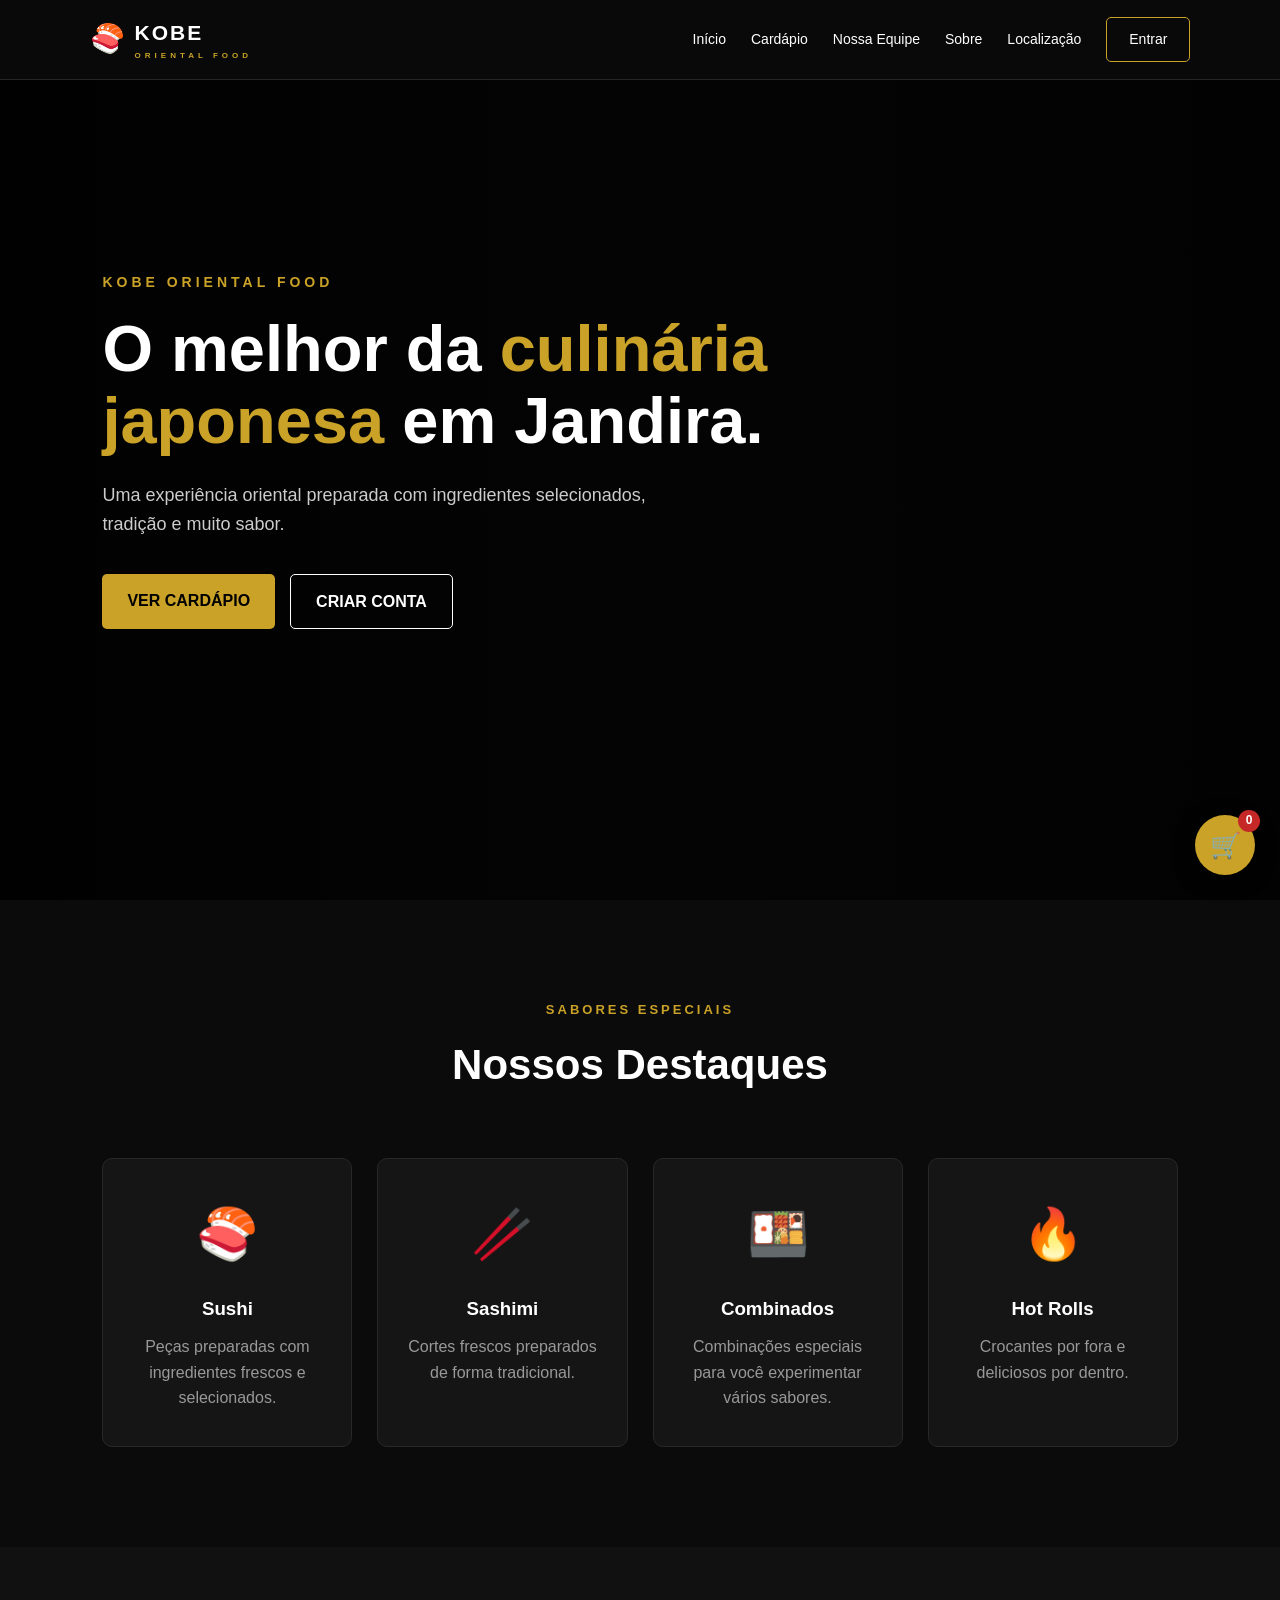
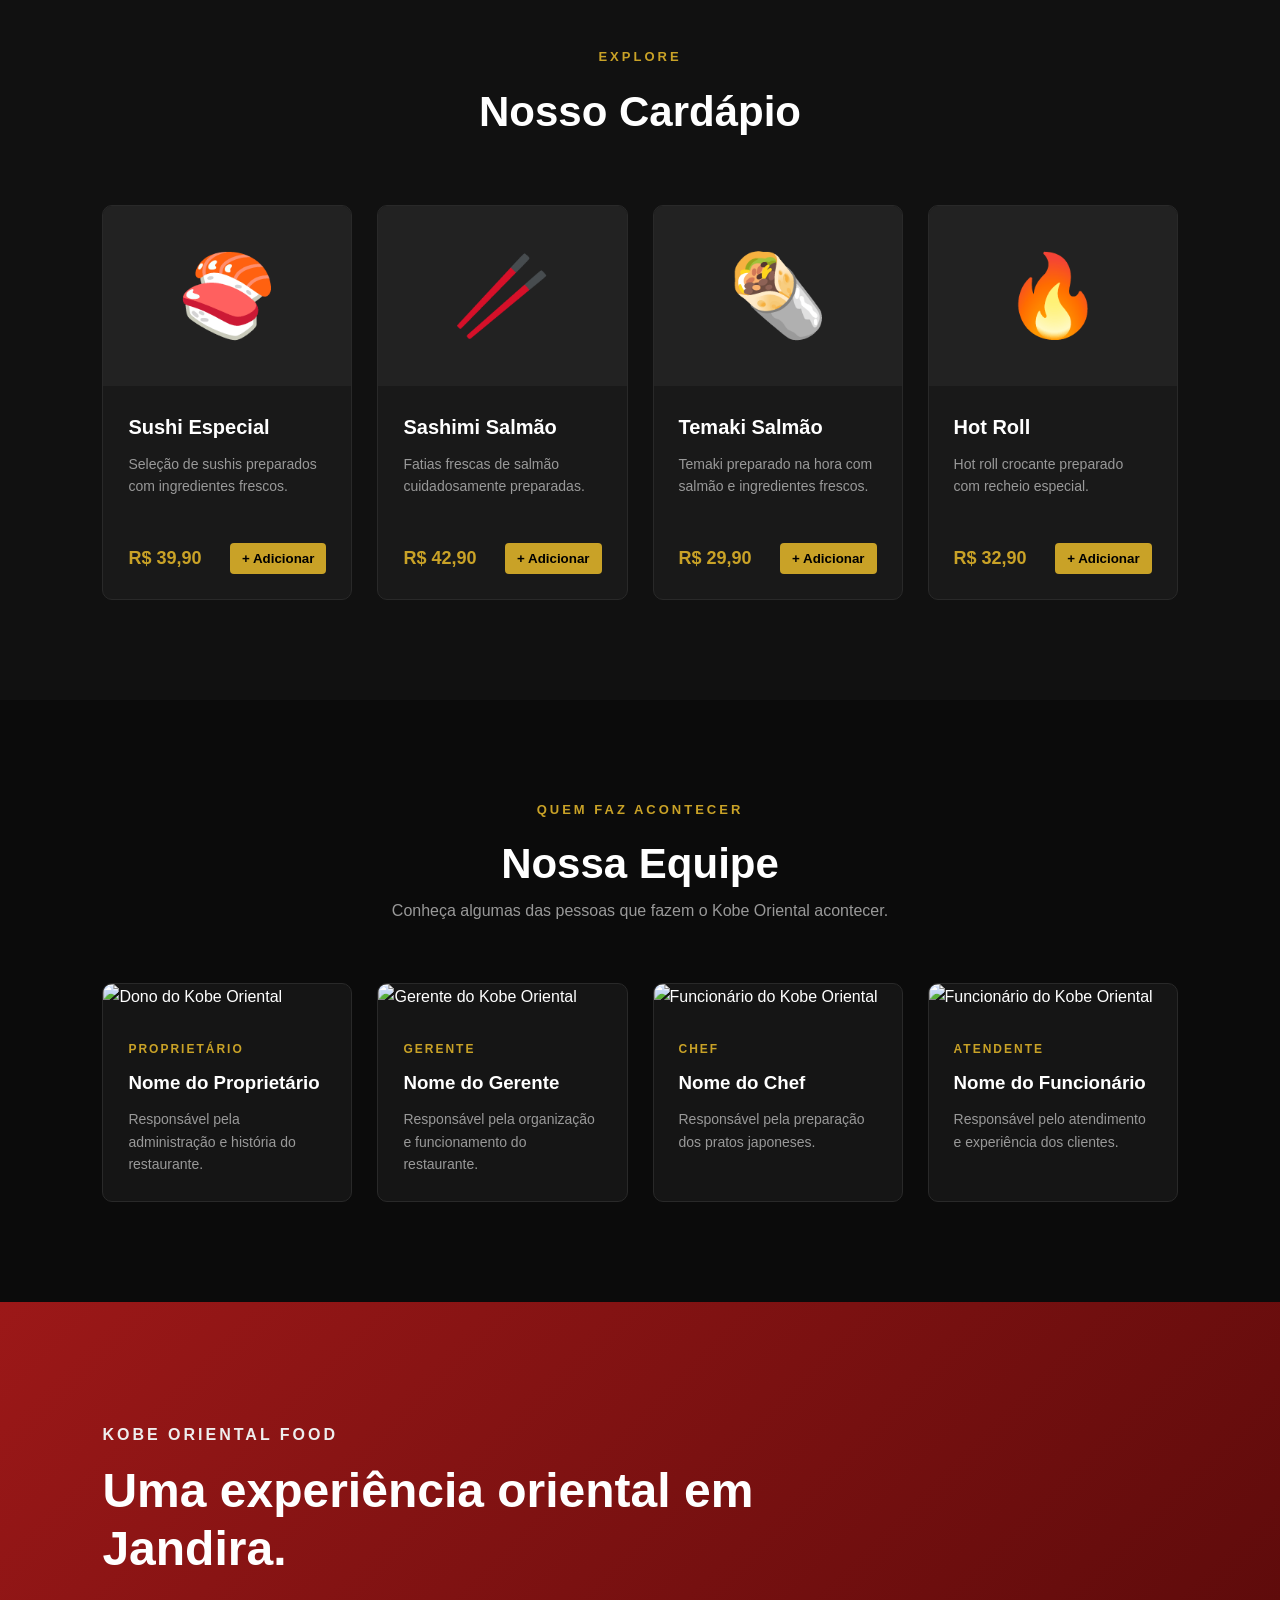
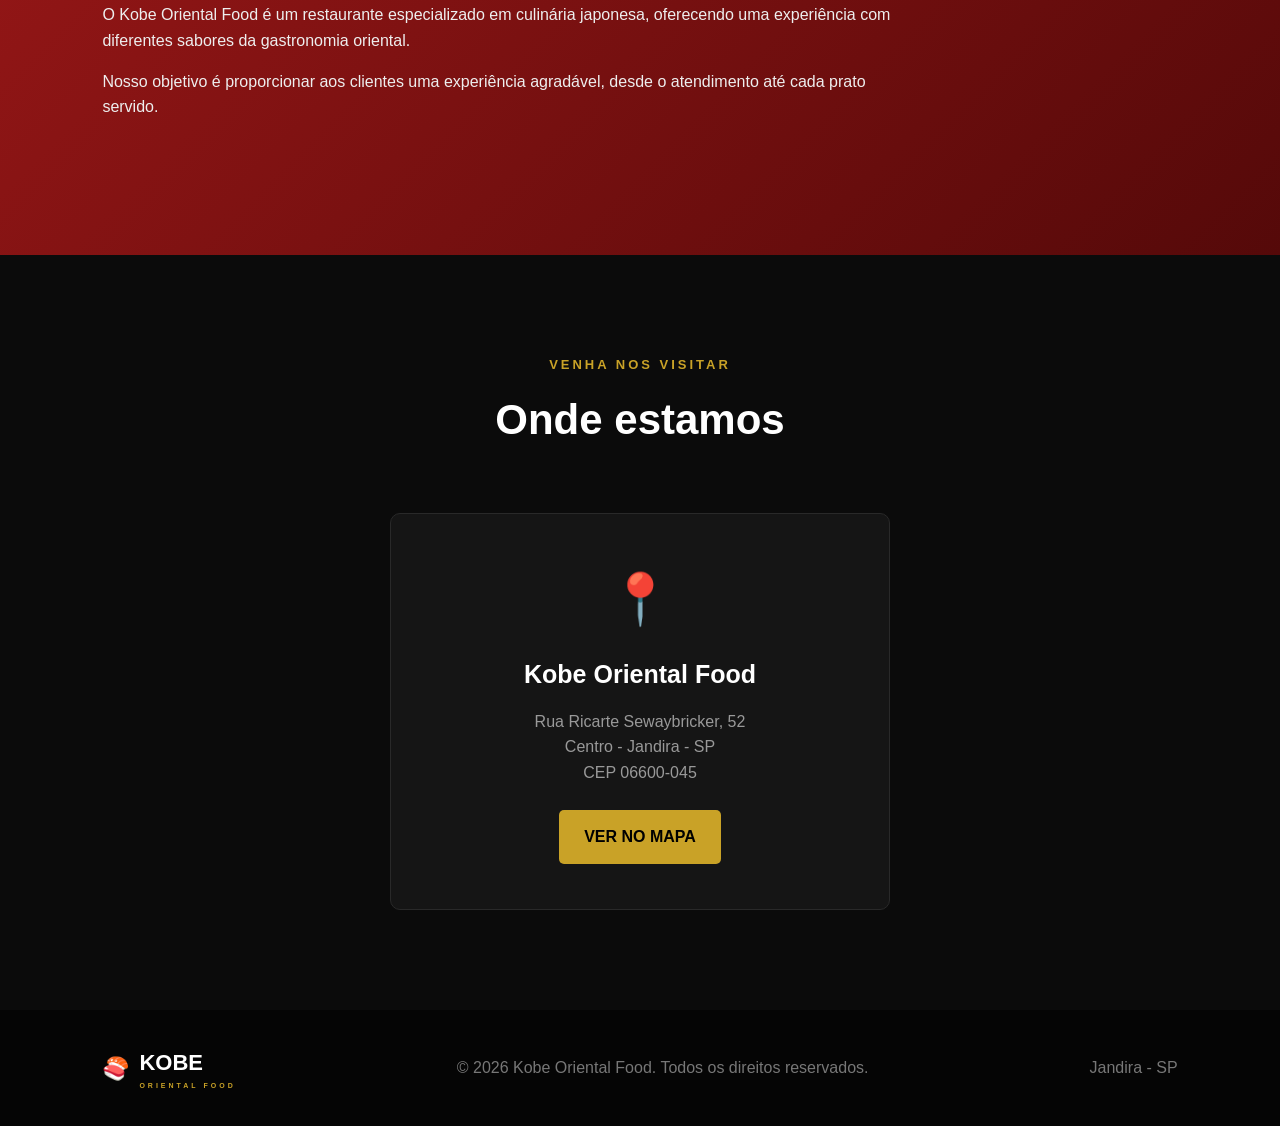
==== index.html @ cf88c971 "Primeiro commit - site Kobe Oriental" ====
<!DOCTYPE html>
<html lang="pt-BR">

<head>

    <meta charset="UTF-8">

    <meta name="viewport"
          content="width=device-width, initial-scale=1.0">

    <meta name="description"
          content="Kobe Oriental Food - Restaurante Japonês em Jandira">

    <title>Kobe Oriental Food | Jandira</title>

    <link rel="stylesheet" href="style.css">

</head>


<body>


<!-- ================= HEADER ================= -->

<header>

    <div class="logo">

        🍣

        <span>
            KOBE
            <small>ORIENTAL FOOD</small>
        </span>

    </div>


    <nav>

        <a href="#inicio">
            Início
        </a>

        <a href="#cardapio">
            Cardápio
        </a>

        <a href="#equipe">
            Nossa Equipe
        </a>

        <a href="#sobre">
            Sobre
        </a>

        <a href="#localizacao">
            Localização
        </a>

        <a href="login.html"
           class="login-button">

            Entrar

        </a>

    </nav>

</header>



<!-- ================= HERO ================= -->

<section id="inicio"
         class="hero">


    <div class="hero-content">


        <p class="hero-subtitle">
            KOBE ORIENTAL FOOD
        </p>


        <h1>

            O melhor da

            <span>
                culinária japonesa
            </span>

            em Jandira.

        </h1>


        <p class="hero-description">

            Uma experiência oriental preparada
            com ingredientes selecionados,
            tradição e muito sabor.

        </p>


        <div class="hero-buttons">

            <a href="#cardapio"
               class="primary-button">

                VER CARDÁPIO

            </a>


            <a href="cadastro.html"
               class="secondary-button">

                CRIAR CONTA

            </a>

        </div>


    </div>

</section>



<!-- ================= DESTAQUES ================= -->

<section class="section">


    <div class="section-title">

        <p>
            SABORES ESPECIAIS
        </p>

        <h2>
            Nossos Destaques
        </h2>

    </div>


    <div class="highlight-container">


        <div class="highlight-card">

            <div class="highlight-icon">
                🍣
            </div>

            <h3>
                Sushi
            </h3>

            <p>
                Peças preparadas com ingredientes
                frescos e selecionados.
            </p>

        </div>



        <div class="highlight-card">

            <div class="highlight-icon">
                🥢
            </div>

            <h3>
                Sashimi
            </h3>

            <p>
                Cortes frescos preparados
                de forma tradicional.
            </p>

        </div>



        <div class="highlight-card">

            <div class="highlight-icon">
                🍱
            </div>

            <h3>
                Combinados
            </h3>

            <p>
                Combinações especiais para
                você experimentar vários sabores.
            </p>

        </div>



        <div class="highlight-card">

            <div class="highlight-icon">
                🔥
            </div>

            <h3>
                Hot Rolls
            </h3>

            <p>
                Crocantes por fora e deliciosos
                por dentro.
            </p>

        </div>


    </div>

</section>



<!-- ================= CARDÁPIO ================= -->

<section id="cardapio"
         class="section menu-section">


    <div class="section-title">

        <p>
            EXPLORE
        </p>

        <h2>
            Nosso Cardápio
        </h2>

    </div>



    <div class="menu-container">


        <div class="food-card">

            <div class="food-image">
                🍣
            </div>

            <div class="food-content">

                <h3>
                    Sushi Especial
                </h3>

                <p>
                    Seleção de sushis preparados
                    com ingredientes frescos.
                </p>

                <div class="food-bottom">

                    <strong>
                        R$ 39,90
                    </strong>

                    <button
                        onclick="adicionarCarrinho('Sushi Especial', 39.90)">

                        + Adicionar

                    </button>

                </div>

            </div>

        </div>



        <div class="food-card">

            <div class="food-image">
                🥢
            </div>

            <div class="food-content">

                <h3>
                    Sashimi Salmão
                </h3>

                <p>
                    Fatias frescas de salmão
                    cuidadosamente preparadas.
                </p>

                <div class="food-bottom">

                    <strong>
                        R$ 42,90
                    </strong>

                    <button
                        onclick="adicionarCarrinho('Sashimi Salmão', 42.90)">

                        + Adicionar

                    </button>

                </div>

            </div>

        </div>



        <div class="food-card">

            <div class="food-image">
                🌯
            </div>

            <div class="food-content">

                <h3>
                    Temaki Salmão
                </h3>

                <p>
                    Temaki preparado na hora
                    com salmão e ingredientes frescos.
                </p>

                <div class="food-bottom">

                    <strong>
                        R$ 29,90
                    </strong>

                    <button
                        onclick="adicionarCarrinho('Temaki Salmão', 29.90)">

                        + Adicionar

                    </button>

                </div>

            </div>

        </div>



        <div class="food-card">

            <div class="food-image">
                🔥
            </div>

            <div class="food-content">

                <h3>
                    Hot Roll
                </h3>

                <p>
                    Hot roll crocante preparado
                    com recheio especial.
                </p>

                <div class="food-bottom">

                    <strong>
                        R$ 32,90
                    </strong>

                    <button
                        onclick="adicionarCarrinho('Hot Roll', 32.90)">

                        + Adicionar

                    </button>

                </div>

            </div>

        </div>


    </div>

</section>



<!-- ================= EQUIPE ================= -->

<section id="equipe"
         class="section team-section">


    <div class="section-title">

        <p>
            QUEM FAZ ACONTECER
        </p>

        <h2>
            Nossa Equipe
        </h2>

        <span>
            Conheça algumas das pessoas
            que fazem o Kobe Oriental acontecer.
        </span>

    </div>



    <div class="team-container">


        <!-- DONO -->

        <div class="team-card">

            <img src="assets/img/dono.jpg"
                 alt="Dono do Kobe Oriental">

            <div class="team-info">

                <span class="team-role">
                    PROPRIETÁRIO
                </span>

                <h3>
                    Nome do Proprietário
                </h3>

                <p>
                    Responsável pela administração
                    e história do restaurante.
                </p>

            </div>

        </div>



        <!-- GERENTE -->

        <div class="team-card">

            <img src="assets/img/gerente.jpg"
                 alt="Gerente do Kobe Oriental">

            <div class="team-info">

                <span class="team-role">
                    GERENTE
                </span>

                <h3>
                    Nome do Gerente
                </h3>

                <p>
                    Responsável pela organização
                    e funcionamento do restaurante.
                </p>

            </div>

        </div>



        <!-- FUNCIONÁRIO -->

        <div class="team-card">

            <img src="assets/img/funcionario1.jpg"
                 alt="Funcionário do Kobe Oriental">

            <div class="team-info">

                <span class="team-role">
                    CHEF
                </span>

                <h3>
                    Nome do Chef
                </h3>

                <p>
                    Responsável pela preparação
                    dos pratos japoneses.
                </p>

            </div>

        </div>



        <!-- FUNCIONÁRIO -->

        <div class="team-card">

            <img src="assets/img/funcionario2.jpg"
                 alt="Funcionário do Kobe Oriental">

            <div class="team-info">

                <span class="team-role">
                    ATENDENTE
                </span>

                <h3>
                    Nome do Funcionário
                </h3>

                <p>
                    Responsável pelo atendimento
                    e experiência dos clientes.
                </p>

            </div>

        </div>


    </div>

</section>



<!-- ================= SOBRE ================= -->

<section id="sobre"
         class="about-section">


    <div class="about-content">


        <p class="about-label">
            KOBE ORIENTAL FOOD
        </p>


        <h2>
            Uma experiência
            oriental em Jandira.
        </h2>


        <p>

            O Kobe Oriental Food é um restaurante
            especializado em culinária japonesa,
            oferecendo uma experiência com
            diferentes sabores da gastronomia oriental.

        </p>


        <p>

            Nosso objetivo é proporcionar aos
            clientes uma experiência agradável,
            desde o atendimento até cada prato
            servido.

        </p>


    </div>


</section>



<!-- ================= LOCALIZAÇÃO ================= -->

<section id="localizacao"
         class="location-section">


    <div class="section-title">

        <p>
            VENHA NOS VISITAR
        </p>

        <h2>
            Onde estamos
        </h2>

    </div>


    <div class="location-content">


        <div class="location-icon">
            📍
        </div>


        <h3>
            Kobe Oriental Food
        </h3>


        <p>
            Rua Ricarte Sewaybricker, 52
        </p>

        <p>
            Centro - Jandira - SP
        </p>

        <p>
            CEP 06600-045
        </p>


        <a
            href="https://www.google.com/maps/search/?api=1&query=Rua+Ricarte+Sewaybricker+52+Jandira+SP"
            target="_blank"
            class="primary-button">

            VER NO MAPA

        </a>


    </div>

</section>



<!-- ================= FOOTER ================= -->

<footer>


    <div class="footer-logo">

        🍣

        <span>
            KOBE
            <small>
                ORIENTAL FOOD
            </small>
        </span>

    </div>


    <p>
        © 2026 Kobe Oriental Food.
        Todos os direitos reservados.
    </p>


    <p>
        Jandira - SP
    </p>


</footer>



<!-- ================= CARRINHO ================= -->

<div id="cart">

    🛒

    <span id="cart-count">
        0
    </span>

</div>



<script src="script.js"></script>


</body>

</html>
---- style.css ----
/* ===================================== */
/* RESET */
/* ===================================== */

* {
    margin: 0;
    padding: 0;
    box-sizing: border-box;
}


html {
    scroll-behavior: smooth;
}


body {

    font-family:
        Arial,
        Helvetica,
        sans-serif;

    background: #0b0b0b;

    color: #ffffff;

    line-height: 1.6;

}



/* ===================================== */
/* HEADER */
/* ===================================== */

header {

    width: 100%;

    height: 80px;

    position: fixed;

    top: 0;

    left: 0;

    z-index: 1000;

    display: flex;

    align-items: center;

    justify-content: space-between;

    padding: 0 7%;

    background: rgba(10,10,10,0.96);

    border-bottom:
        1px solid #252525;

}



.logo {

    display: flex;

    align-items: center;

    gap: 10px;

    font-size: 28px;

}



.logo span {

    display: flex;

    flex-direction: column;

    font-size: 21px;

    font-weight: bold;

    letter-spacing: 2px;

}



.logo small {

    font-size: 8px;

    letter-spacing: 4px;

    color: #c9a227;

}



nav {

    display: flex;

    align-items: center;

    gap: 25px;

}



nav a {

    color: #ffffff;

    text-decoration: none;

    font-size: 14px;

    transition: 0.3s;

}



nav a:hover {

    color: #c9a227;

}



.login-button {

    padding:
        10px 22px;

    border:
        1px solid #c9a227;

    border-radius: 5px;

}



.login-button:hover {

    background: #c9a227;

    color: #000;

}



/* ===================================== */
/* HERO */
/* ===================================== */

.hero {

    min-height: 100vh;

    display: flex;

    align-items: center;

    padding:
        120px 8%;

    background:

        linear-gradient(
            90deg,
            rgba(0,0,0,.90),
            rgba(0,0,0,.65),
            rgba(0,0,0,.80)
        ),

        url("assets/img/restaurante.jpg");

    background-size: cover;

    background-position: center;

}



.hero-content {

    max-width: 750px;

}



.hero-subtitle {

    color: #c9a227;

    font-size: 14px;

    font-weight: bold;

    letter-spacing: 4px;

    margin-bottom: 20px;

}



.hero h1 {

    font-size: 65px;

    line-height: 1.1;

    margin-bottom: 25px;

}



.hero h1 span {

    color: #c9a227;

}



.hero-description {

    max-width: 600px;

    color: #cccccc;

    font-size: 18px;

}



.hero-buttons {

    display: flex;

    gap: 15px;

    margin-top: 35px;

}



.primary-button,
.secondary-button {

    display: inline-block;

    padding:
        14px 25px;

    text-decoration: none;

    border-radius: 5px;

    font-weight: bold;

    transition: .3s;

}



.primary-button {

    background: #c9a227;

    color: #000;

}



.primary-button:hover {

    background: #e0bd3d;

}



.secondary-button {

    color: white;

    border:
        1px solid white;

}



.secondary-button:hover {

    background: white;

    color: black;

}



/* ===================================== */
/* SECTIONS */
/* ===================================== */

.section {

    padding:
        100px 8%;

}



.section-title {

    text-align: center;

    margin-bottom: 60px;

}



.section-title p {

    color: #c9a227;

    letter-spacing: 3px;

    font-size: 13px;

    font-weight: bold;

}



.section-title h2 {

    font-size: 42px;

    margin-top: 10px;

}



.section-title span {

    color: #999;

}



/* ===================================== */
/* DESTAQUES */
/* ===================================== */

.highlight-container {

    display: grid;

    grid-template-columns:
        repeat(4,1fr);

    gap: 25px;

}



.highlight-card {

    text-align: center;

    padding: 35px 25px;

    background: #151515;

    border:
        1px solid #282828;

    border-radius: 10px;

    transition: .3s;

}



.highlight-card:hover {

    transform:
        translateY(-8px);

    border-color:
        #c9a227;

}



.highlight-icon {

    font-size: 50px;

    margin-bottom: 20px;

}



.highlight-card h3 {

    margin-bottom: 10px;

}



.highlight-card p {

    color: #999;

}



/* ===================================== */
/* CARDÁPIO */
/* ===================================== */

.menu-section {

    background: #111111;

}



.menu-container {

    display: grid;

    grid-template-columns:
        repeat(4,1fr);

    gap: 25px;

}



.food-card {

    background: #191919;

    border:
        1px solid #292929;

    border-radius: 10px;

    overflow: hidden;

    transition: .3s;

}



.food-card:hover {

    transform:
        translateY(-8px);

    border-color:
        #c9a227;

}



.food-image {

    height: 180px;

    display: flex;

    align-items: center;

    justify-content: center;

    font-size: 80px;

    background: #222;

}



.food-content {

    padding: 25px;

}



.food-content h3 {

    font-size: 20px;

    margin-bottom: 10px;

}



.food-content p {

    color: #999;

    font-size: 14px;

    min-height: 70px;

}



.food-bottom {

    display: flex;

    justify-content: space-between;

    align-items: center;

    margin-top: 20px;

}



.food-bottom strong {

    color: #c9a227;

    font-size: 18px;

}



.food-bottom button {

    border: none;

    background: #c9a227;

    color: #000;

    padding: 8px 12px;

    border-radius: 4px;

    cursor: pointer;

    font-weight: bold;

}



/* ===================================== */
/* EQUIPE */
/* ===================================== */

.team-section {

    background: #0b0b0b;

}



.team-container {

    display: grid;

    grid-template-columns:
        repeat(4,1fr);

    gap: 25px;

}



.team-card {

    background: #151515;

    border:
        1px solid #292929;

    border-radius: 10px;

    overflow: hidden;

    transition: .3s;

}



.team-card:hover {

    transform:
        translateY(-8px);

    border-color:
        #c9a227;

}



.team-card img {

    width: 100%;

    height: 320px;

    object-fit: cover;

}



.team-info {

    padding: 25px;

}



.team-role {

    color: #c9a227;

    font-size: 12px;

    font-weight: bold;

    letter-spacing: 2px;

}



.team-info h3 {

    margin:
        8px 0 10px;

}



.team-info p {

    color: #999;

    font-size: 14px;

}



/* ===================================== */
/* SOBRE */
/* ===================================== */

.about-section {

    padding:
        120px 8%;

    background:

        linear-gradient(
            135deg,
            #9c1818,
            #550909
        );

}



.about-content {

    max-width: 800px;

}



.about-label {

    color: #f5d76e;

    font-weight: bold;

    letter-spacing: 3px;

}



.about-content h2 {

    font-size: 48px;

    line-height: 1.2;

    margin:
        15px 0 25px;

}



.about-content p {

    color: #eeeeee;

    margin-bottom: 15px;

}



/* ===================================== */
/* LOCALIZAÇÃO */
/* ===================================== */

.location-section {

    padding:
        100px 8%;

    text-align: center;

}



.location-content {

    max-width: 500px;

    margin: auto;

    background: #151515;

    padding: 45px;

    border:
        1px solid #292929;

    border-radius: 10px;

}



.location-icon {

    font-size: 50px;

    margin-bottom: 15px;

}



.location-content h3 {

    font-size: 25px;

    margin-bottom: 15px;

}



.location-content p {

    color: #999;

}



.location-content .primary-button {

    margin-top: 25px;

}



/* ===================================== */
/* FOOTER */
/* ===================================== */

footer {

    padding:
        35px 8%;

    display: flex;

    align-items: center;

    justify-content: space-between;

    background: #050505;

    color: #777;

}



.footer-logo {

    display: flex;

    align-items: center;

    gap: 10px;

    color: white;

    font-size: 22px;

}



.footer-logo span {

    display: flex;

    flex-direction: column;

    font-weight: bold;

}



.footer-logo small {

    color: #c9a227;

    font-size: 7px;

    letter-spacing: 3px;

}



/* ===================================== */
/* CARRINHO */
/* ===================================== */

#cart {

    position: fixed;

    right: 25px;

    bottom: 25px;

    width: 60px;

    height: 60px;

    border-radius: 50%;

    background: #c9a227;

    color: #000;

    display: flex;

    align-items: center;

    justify-content: center;

    font-size: 25px;

    cursor: pointer;

    box-shadow:
        0 5px 20px rgba(0,0,0,.5);

}



#cart-count {

    position: absolute;

    top: -5px;

    right: -5px;

    width: 22px;

    height: 22px;

    border-radius: 50%;

    background: #c62828;

    color: white;

    display: flex;

    align-items: center;

    justify-content: center;

    font-size: 12px;

    font-weight: bold;

}



/* ===================================== */
/* RESPONSIVIDADE */
/* ===================================== */

@media (max-width: 1100px) {

    .menu-container,
    .team-container,
    .highlight-container {

        grid-template-columns:
            repeat(2,1fr);

    }

    .hero h1 {

        font-size: 52px;

    }

}



@media (max-width: 750px) {

    header {

        padding:
            0 5%;

    }

    nav {

        display: none;

    }

    .hero {

        padding:
            120px 5% 80px;

    }

    .hero h1 {

        font-size: 40px;

    }

    .hero-buttons {

        flex-direction: column;

    }

    .section {

        padding:
            70px 5%;

    }

    .menu-container,
    .team-container,
    .highlight-container {

        grid-template-columns: 1fr;

    }

    footer {

        flex-direction: column;

        gap: 15px;

        text-align: center;

    }

}

/* ===================================== */
/* LOGIN E CADASTRO */
/* ===================================== */

.auth-body {

    min-height: 100vh;

    display: flex;

    align-items: center;

    justify-content: center;

    padding: 30px;

    background:

        linear-gradient(
            rgba(0,0,0,.85),
            rgba(0,0,0,.92)
        ),

        url("assets/img/restaurante.jpg");

    background-size: cover;

    background-position: center;

}



.auth-container {

    width: 100%;

    max-width: 430px;

    padding: 45px;

    background: #151515;

    border:
        1px solid #292929;

    border-radius: 12px;

    box-shadow:
        0 20px 60px rgba(0,0,0,.6);

}



.auth-logo {

    display: flex;

    align-items: center;

    justify-content: center;

    gap: 10px;

    margin-bottom: 30px;

    font-size: 30px;

}



.auth-logo span {

    display: flex;

    flex-direction: column;

    font-size: 23px;

    font-weight: bold;

    letter-spacing: 2px;

}



.auth-logo small {

    font-size: 8px;

    letter-spacing: 4px;

    color: #c9a227;

}



.auth-container h1 {

    text-align: center;

    margin-bottom: 8px;

}



.auth-subtitle {

    text-align: center;

    color: #888;

    margin-bottom: 30px;

}



.auth-container form {

    display: flex;

    flex-direction: column;

}



.auth-container label {

    margin-bottom: 7px;

    font-size: 14px;

    font-weight: bold;

}



.auth-container input {

    padding: 14px;

    margin-bottom: 18px;

    border-radius: 5px;

    border:
        1px solid #333;

    background: #0b0b0b;

    color: white;

    outline: none;

}



.auth-container input:focus {

    border-color:
        #c9a227;

}



.auth-container button {

    padding: 14px;

    border: none;

    border-radius: 5px;

    background: #c9a227;

    color: #000;

    font-weight: bold;

    cursor: pointer;

    margin-top: 5px;

}



.auth-container button:hover {

    background: #e0bd3d;

}



.auth-link {

    text-align: center;

    color: #888;

    margin-top: 25px;

}



.auth-link a {

    color: #c9a227;

    text-decoration: none;

    font-weight: bold;

}



.back-home {

    display: block;

    text-align: center;

    color: white;

    text-decoration: none;

    margin-top: 20px;

    font-size: 14px;

}



.back-home:hover {

    color: #c9a227;

}
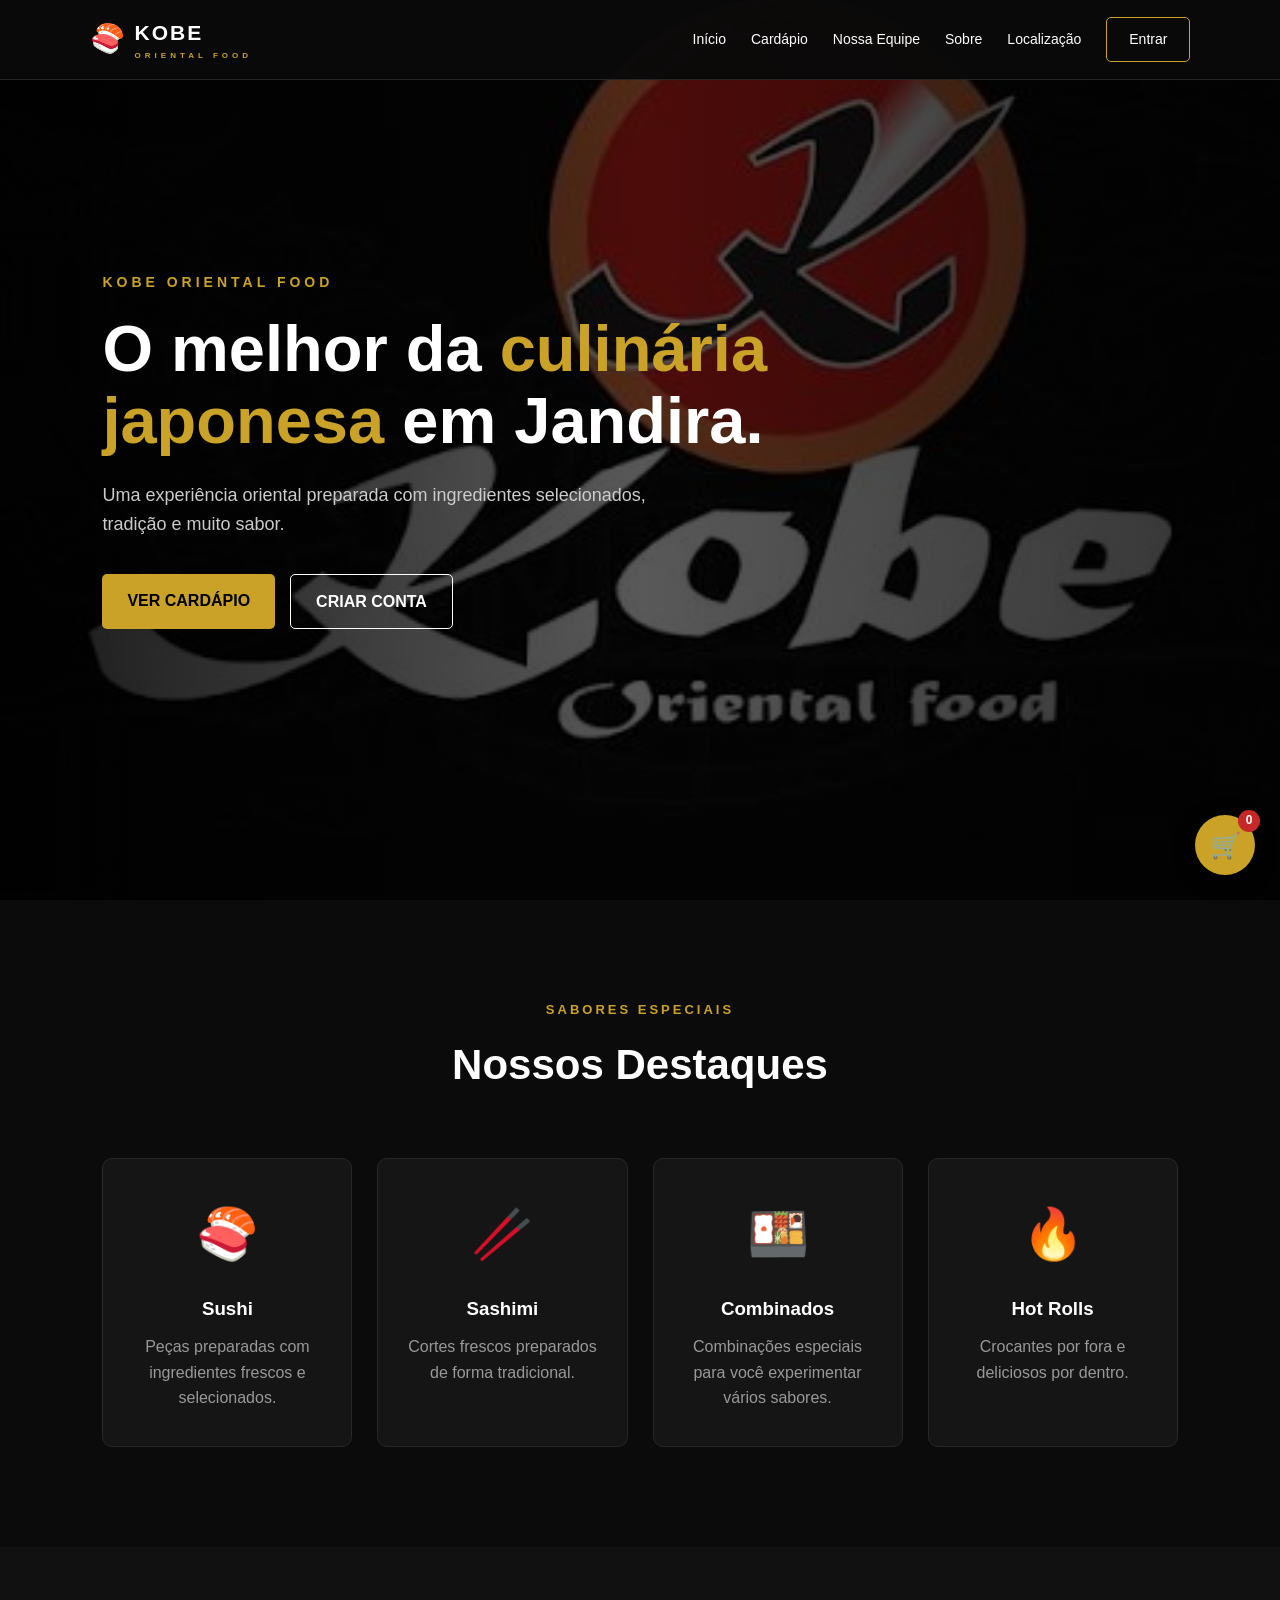
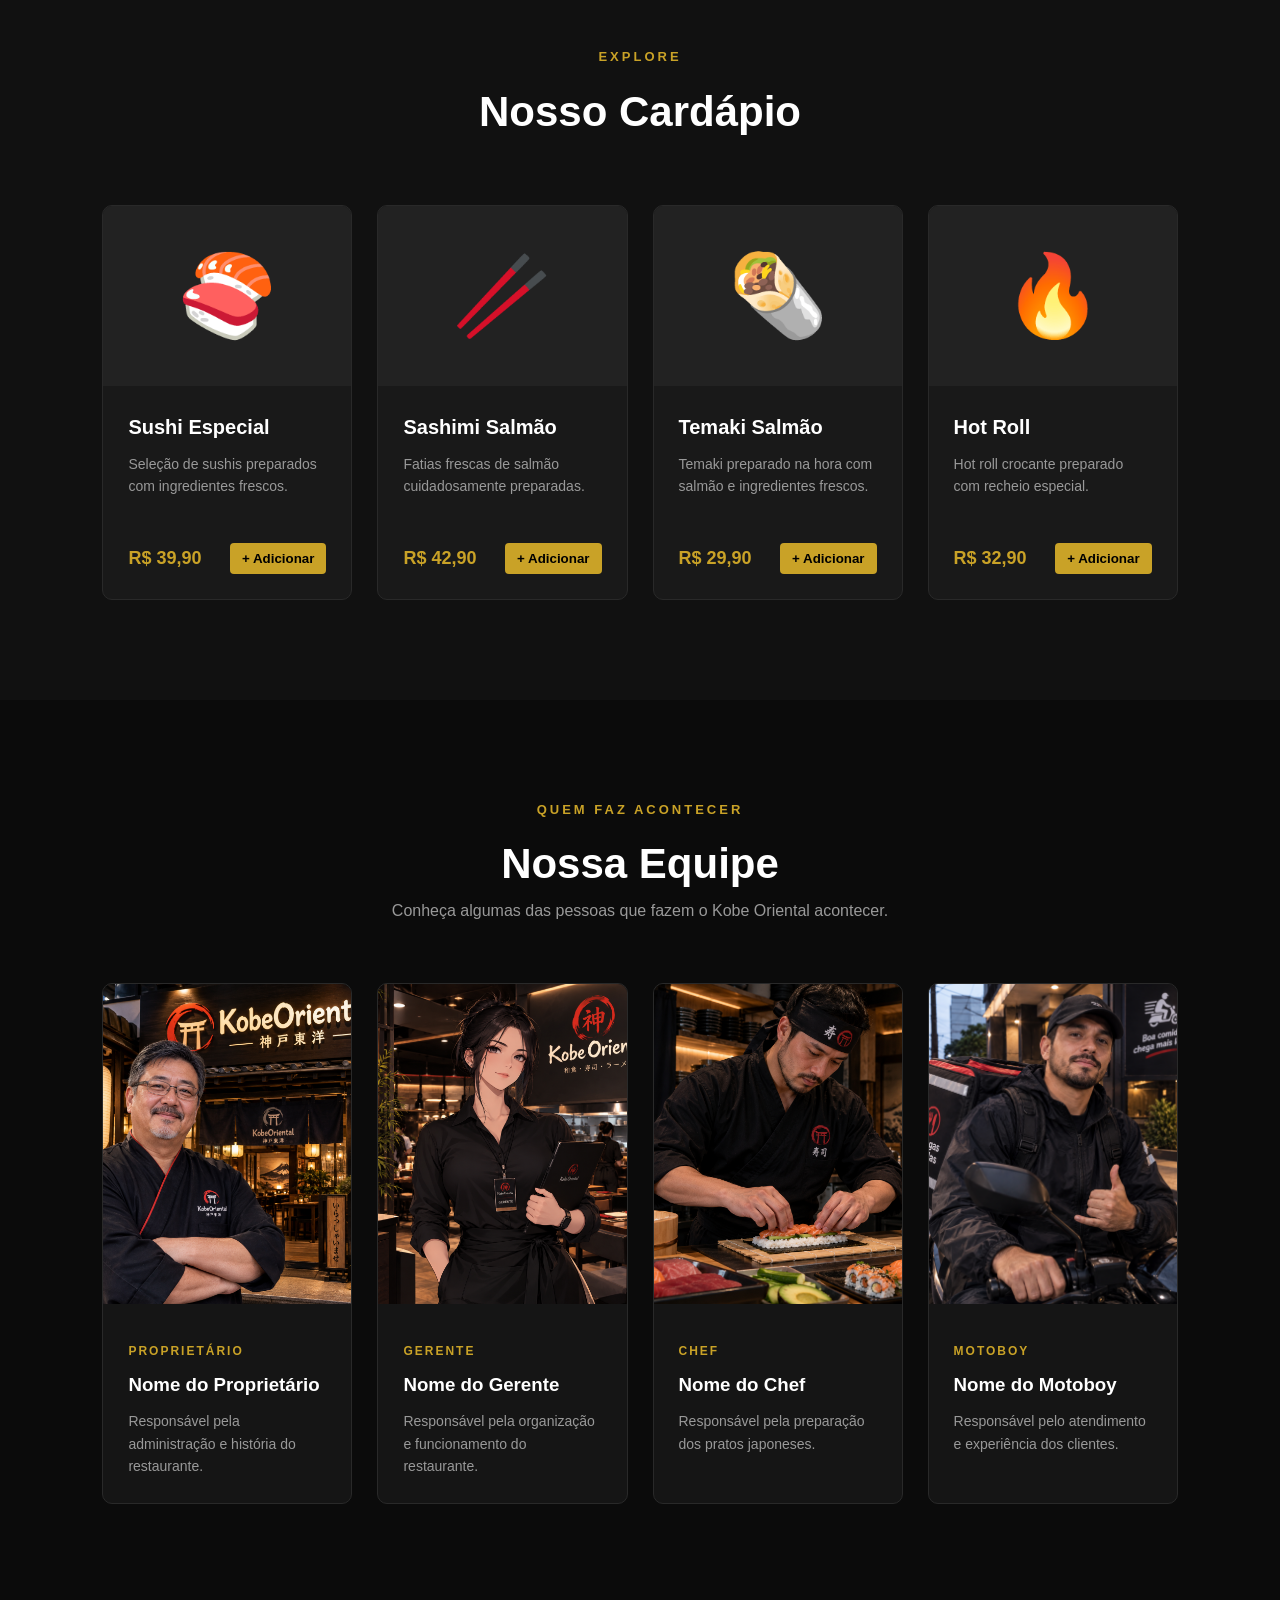
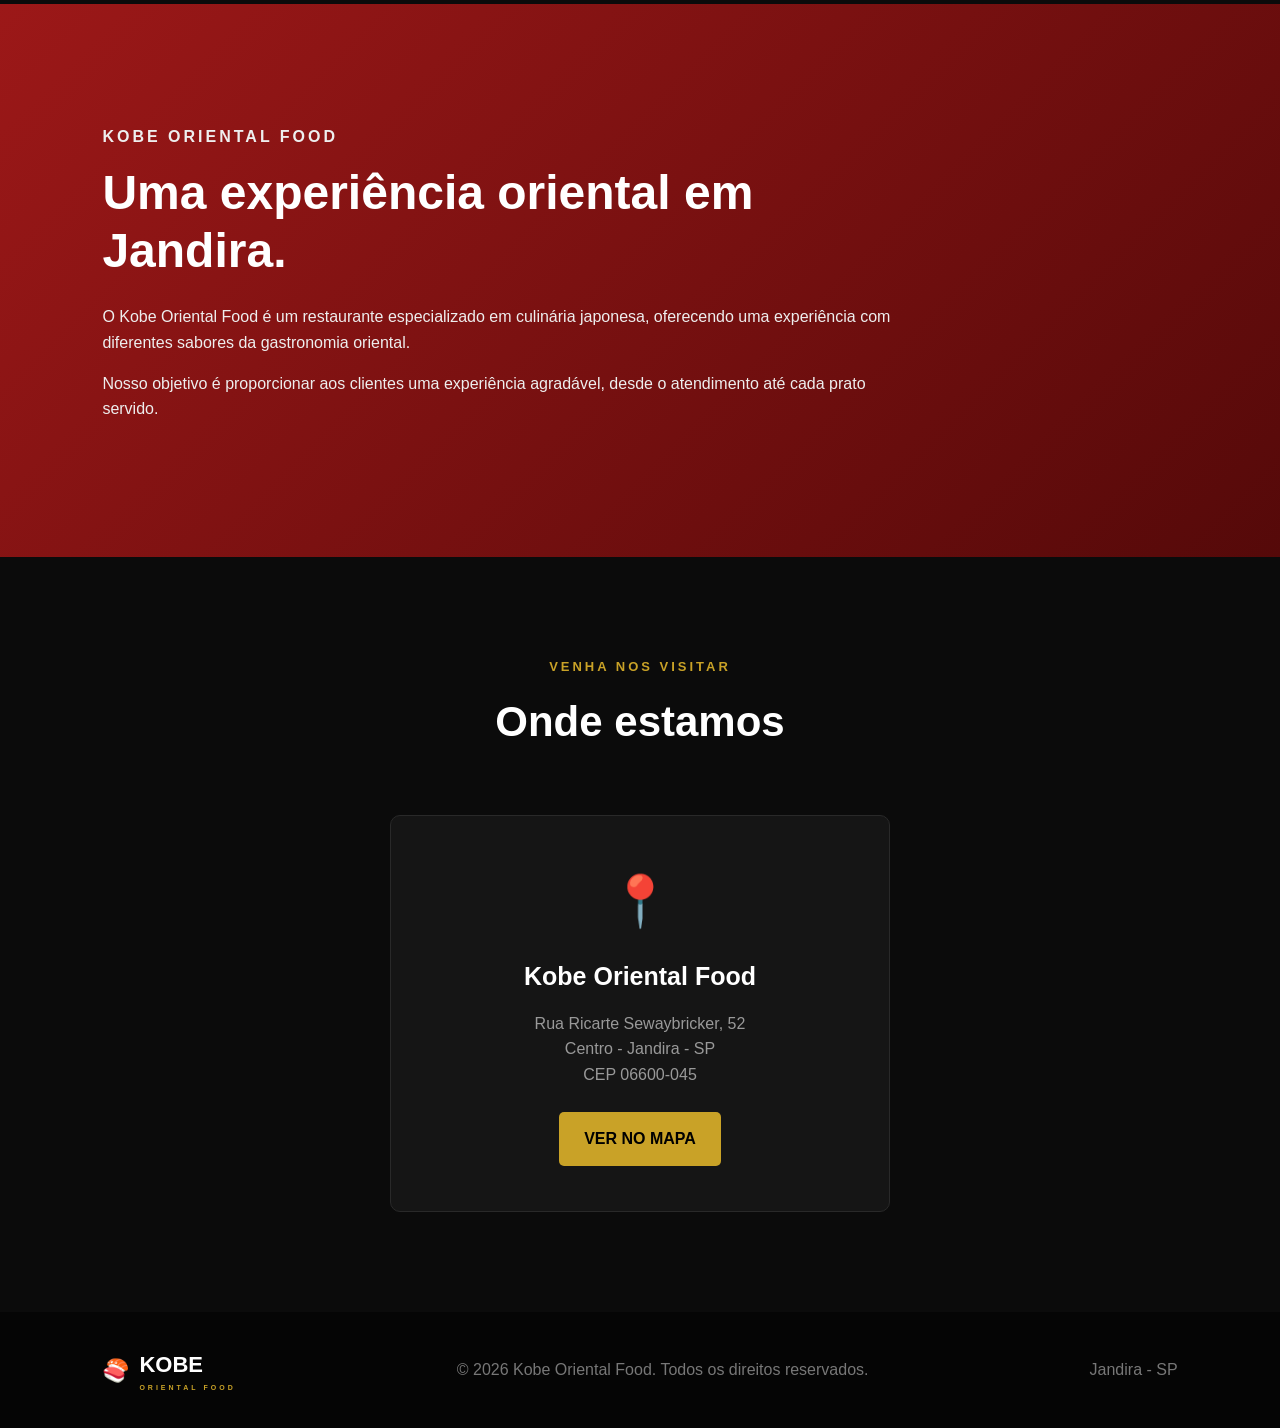
==== commit e94f3717: "Colocando as Imagens no Site" ====
--- a/index.html
+++ b/index.html
@@ -448,7 +448,7 @@
 
         <div class="team-card">
 
-            <img src="assets/img/dono.jpg"
+            <img src="assets/img/dono.png"
                  alt="Dono do Kobe Oriental">
 
             <div class="team-info">
@@ -476,7 +476,7 @@
 
         <div class="team-card">
 
-            <img src="assets/img/gerente.jpg"
+            <img src="assets/img/gerente.png"
                  alt="Gerente do Kobe Oriental">
 
             <div class="team-info">
@@ -500,12 +500,12 @@
 
 
 
-        <!-- FUNCIONÁRIO -->
+        <!-- COZINHEIRO -->
 
         <div class="team-card">
 
-            <img src="assets/img/funcionario1.jpg"
-                 alt="Funcionário do Kobe Oriental">
+            <img src="assets/img/funcionario1.png"
+                 alt="Cozinheiro do Kobe Oriental">
 
             <div class="team-info">
 
@@ -528,21 +528,21 @@
 
 
 
-        <!-- FUNCIONÁRIO -->
+        <!-- MOTOBOY -->
 
         <div class="team-card">
 
-            <img src="assets/img/funcionario2.jpg"
+            <img src="assets/img/funcionario2.png"
                  alt="Funcionário do Kobe Oriental">
 
             <div class="team-info">
 
                 <span class="team-role">
-                    ATENDENTE
+                    MOTOBOY
                 </span>
 
                 <h3>
-                    Nome do Funcionário
+                    Nome do Motoboy
                 </h3>
 
                 <p>
